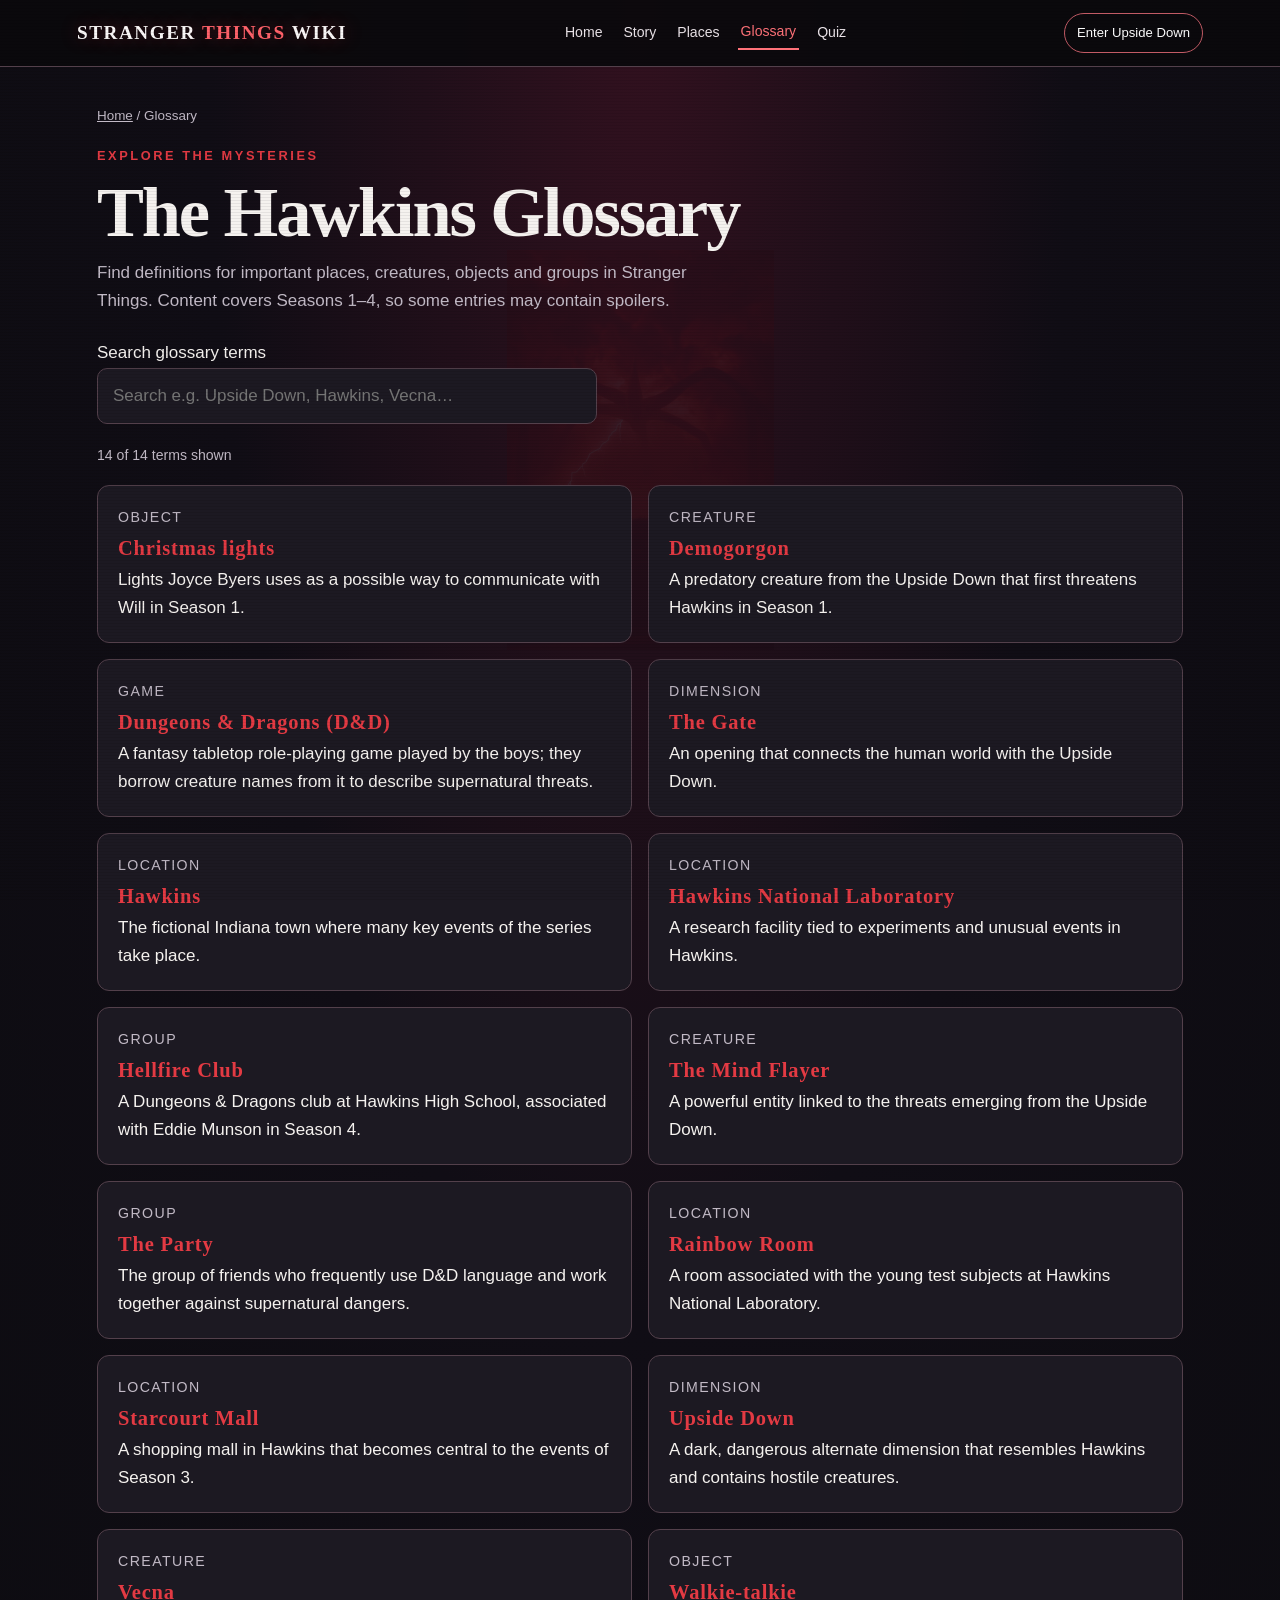
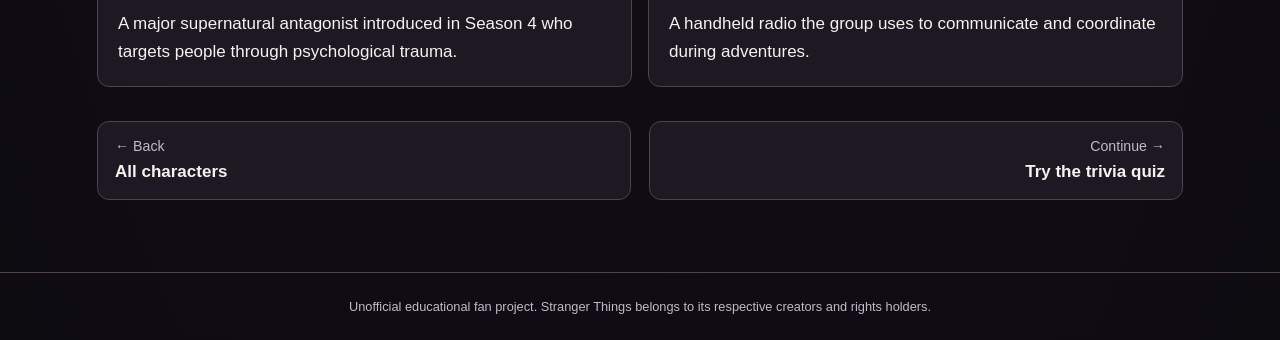
==== glossary.html @ 999a64d6 "Add Steve Joyce and glossary - Member 4" ====
<!DOCTYPE html>
<html lang="en"><head><meta charset="UTF-8"><meta name="viewport" content="width=device-width, initial-scale=1">
<meta name="description" content="A searchable glossary of key Stranger Things terms, creatures, locations and groups.">
<title>Glossary | Stranger Things Fan Wiki</title>
<link rel="stylesheet" href="css/style.css"><link rel="stylesheet" href="css/member4.css">
<script defer src="js/member4.js"></script>
</head><body class="m4-page">
<a class="m4-skip" href="#main-content">Skip to main content</a>
<header class="m4-header"><div class="m4-topbar">
  <a class="m4-brand" href="index.html">STRANGER <span>THINGS</span> WIKI</a>
  <nav class="m4-nav" aria-label="Main navigation">
    <a href="index.html">Home</a>
    <a href="story.html">Story</a>
    <a href="places.html">Places</a>
    <a href="glossary.html" aria-current="page">Glossary</a>
    <a href="quiz.html">Quiz</a>
  </nav>
  <button type="button" id="m4-theme-toggle" class="m4-theme" aria-pressed="false">Enter Upside Down</button>
</div></header>
<main id="main-content" class="m4-wrap">
  <nav class="m4-breadcrumb" aria-label="Breadcrumb"><a href="index.html">Home</a> / Glossary</nav>
  <p class="m4-eyebrow">Explore the mysteries</p>
  <h1 class="m4-title">The Hawkins Glossary</h1>
  <p class="m4-subtitle">Find definitions for important places, creatures, objects and groups in Stranger Things. Content covers Seasons 1–4, so some entries may contain spoilers.</p>
  <label for="m4-glossary-search">Search glossary terms</label><br>
  <input class="m4-filter" type="search" id="m4-glossary-search" placeholder="Search e.g. Upside Down, Hawkins, Vecna…" autocomplete="off" aria-describedby="m4-count">
  <p id="m4-count" role="status" aria-live="polite"></p>
  <div class="m4-glossary" id="m4-term-list"><article class="m4-term" data-glossary-term><small>Object</small><h2>Christmas lights</h2><p>Lights Joyce Byers uses as a possible way to communicate with Will in Season 1.</p></article>
<article class="m4-term" data-glossary-term><small>Creature</small><h2>Demogorgon</h2><p>A predatory creature from the Upside Down that first threatens Hawkins in Season 1.</p></article>
<article class="m4-term" data-glossary-term><small>Game</small><h2>Dungeons &amp; Dragons (D&amp;D)</h2><p>A fantasy tabletop role-playing game played by the boys; they borrow creature names from it to describe supernatural threats.</p></article>
<article class="m4-term" data-glossary-term><small>Dimension</small><h2>The Gate</h2><p>An opening that connects the human world with the Upside Down.</p></article>
<article class="m4-term" data-glossary-term><small>Location</small><h2>Hawkins</h2><p>The fictional Indiana town where many key events of the series take place.</p></article>
<article class="m4-term" data-glossary-term><small>Location</small><h2>Hawkins National Laboratory</h2><p>A research facility tied to experiments and unusual events in Hawkins.</p></article>
<article class="m4-term" data-glossary-term><small>Group</small><h2>Hellfire Club</h2><p>A Dungeons &amp; Dragons club at Hawkins High School, associated with Eddie Munson in Season 4.</p></article>
<article class="m4-term" data-glossary-term><small>Creature</small><h2>The Mind Flayer</h2><p>A powerful entity linked to the threats emerging from the Upside Down.</p></article>
<article class="m4-term" data-glossary-term><small>Group</small><h2>The Party</h2><p>The group of friends who frequently use D&amp;D language and work together against supernatural dangers.</p></article>
<article class="m4-term" data-glossary-term><small>Location</small><h2>Rainbow Room</h2><p>A room associated with the young test subjects at Hawkins National Laboratory.</p></article>
<article class="m4-term" data-glossary-term><small>Location</small><h2>Starcourt Mall</h2><p>A shopping mall in Hawkins that becomes central to the events of Season 3.</p></article>
<article class="m4-term" data-glossary-term><small>Dimension</small><h2>Upside Down</h2><p>A dark, dangerous alternate dimension that resembles Hawkins and contains hostile creatures.</p></article>
<article class="m4-term" data-glossary-term><small>Creature</small><h2>Vecna</h2><p>A major supernatural antagonist introduced in Season 4 who targets people through psychological trauma.</p></article>
<article class="m4-term" data-glossary-term><small>Object</small><h2>Walkie-talkie</h2><p>A handheld radio the group uses to communicate and coordinate during adventures.</p></article></div>
  <p id="m4-empty" hidden>No matching terms. Try a different keyword.</p>
  <nav class="m4-page-navigation" aria-label="Page navigation"><a class="m4-nav-card" href="index.html"><small>← Back</small>All characters</a><a class="m4-nav-card" href="quiz.html"><small>Continue →</small>Try the trivia quiz</a></nav>
</main>
<footer class="m4-footer">Unofficial educational fan project. Stranger Things belongs to its respective creators and rights holders.</footer>
</body></html>
---- css/style.css ----
:root {
    --bg: #09060a;
    --panel: #150d14;
    --ink: #f3e9e4;
    --muted: #a99a9f;
    --red: #ff2a3d;
    --glow: rgba(255, 42, 61, .55);
    --line: #3a1b22;
    --accent: #ff2a3d;
}

body.upside {
    --bg: #050b14;
    --panel: #0b1626;
    --ink: #dce9f7;
    --muted: #8aa0b8;
    --red: #4ea1ff;
    --glow: rgba(78, 161, 255, .5);
    --line: #17314f;
}

* {
    box-sizing: border-box;
}

html {
    scroll-behavior: smooth;
}

body {
    margin: 0;
    background: var(--bg);
    color: var(--ink);
    font: 17px/1.65 "Segoe UI", system-ui, sans-serif;
    transition: background .4s;
    position: relative;
}

body::before {
    content: "";
    position: fixed;
    background-image: url("../assets/characters/stranger-things-logo.png");
    background-repeat: no-repeat;
    background-position: center;
    background-size: contain;
    opacity: 0.08;
    width: 400px;
    height: 400px;
    top: 50%;
    left: 50%;
    transform: translate(-50%, -50%);
    pointer-events: none;
    z-index: -1;
}

a {
    color: var(--ink);
}

a:focus-visible,
button:focus-visible,
input:focus-visible,
summary:focus-visible {
    outline: 3px solid var(--red);
    outline-offset: 3px;
}

.wrap {
    max-width: 1040px;
    margin: 0 auto;
    padding: 0 20px;
}

h1,
h2,
h3,
.brand {
    font-family: "Bodoni MT", Didot, "Playfair Display", Georgia, serif;
    font-weight: 700;
    letter-spacing: .04em;
    line-height: 1.15;
}

.site-nav {
    position: sticky;
    top: 0;
    z-index: 5;
    background: rgba(9, 6, 10, .92);
    border-bottom: 1px solid var(--line);
    backdrop-filter: blur(6px);
}

body.upside .site-nav {
    background: rgba(5, 11, 20, .92);
}

.site-nav .wrap {
    display: flex;
    align-items: center;
    gap: 20px;
    padding-top: 12px;
    padding-bottom: 12px;
    flex-wrap: wrap;
}

.brand {
    color: var(--red);
    text-decoration: none;
    font-size: 1.25rem;
    text-shadow: 0 0 12px var(--glow);
}

.site-nav a.link {
    text-decoration: none;
    color: var(--muted);
}

.site-nav a.link:hover,
.site-nav a.link[aria-current] {
    color: var(--ink);
}

.spacer {
    flex: 1;
}

button {
    font: inherit;
    cursor: pointer;
}

.toggle {
    background: none;
    color: var(--ink);
    border: 1px solid var(--red);
    padding: 6px 14px;
    border-radius: 999px;
}

.toggle:hover {
    box-shadow: 0 0 14px var(--glow);
}

.hero {
    padding: 64px 0 28px;
    text-align: center;
}

.hero h1 {
    font-size: clamp(2.4rem, 8vw, 4.6rem);
    margin: 0 0 8px;
    color: var(--red);
    text-shadow: 0 0 18px var(--glow), 0 0 48px var(--glow);
    animation: flicker 5s infinite;
}

.hero p {
    max-width: 560px;
    margin: 0 auto;
    color: var(--muted);
}

@keyframes flicker {
    0%, 18%, 22%, 62%, 64%, 100% {
        opacity: 1;
    }

    20% {
        opacity: .35;
    }

    63% {
        opacity: .6;
    }
}

.bulbs {
    display: flex;
    justify-content: center;
    gap: 6px;
    flex-wrap: wrap;
    margin: 30px auto 0;
    max-width: 820px;
}

.bulb {
    width: 34px;
    text-align: center;
    font-family: Georgia, serif;
    font-weight: 700;
    color: #5b4a50;
    transition: color .15s, text-shadow .15s;
}

.bulb::before {
    content: "";
    display: block;
    width: 14px;
    height: 20px;
    margin: 0 auto 4px;
    border-radius: 50% 50% 45% 45%;
    background: currentColor;
}

.bulb.on {
    color: var(--c);
    text-shadow: 0 0 14px var(--c);
}

.bulb.gap {
    visibility: hidden;
    width: 14px;
}

.search {
    display: block;
    margin: 36px auto 10px;
    width: 100%;
    max-width: 420px;
    padding: 11px 16px;
    border-radius: 10px;
    border: 1px solid var(--line);
    background: var(--panel);
    color: var(--ink);
    font: inherit;
}

.count {
    text-align: center;
    color: var(--muted);
    margin: 0 0 26px;
}

.grid {
    display: grid;
    grid-template-columns: repeat(auto-fill, minmax(230px, 1fr));
    gap: 18px;
    padding: 0;
    margin: 0 0 60px;
    list-style: none;
}

.card {
    display: block;
    height: 100%;
    padding: 20px;
    background: var(--panel);
    border: 1px solid var(--line);
    border-top: 4px solid var(--accent);
    border-radius: 6px;
    text-decoration: none;
}

.card:hover {
    border-color: var(--accent);
}

.avatar {
    display: grid;
    place-items: center;
    width: 64px;
    height: 64px;
    border-radius: 50%;
    background: var(--accent);
    color: #120a0e;
    font: 700 1.35rem Georgia, serif;
    margin-bottom: 12px;
}

.card h2 {
    font-size: 1.25rem;
    margin: 0 0 4px;
}

.card .by {
    color: var(--muted);
    font-size: .9rem;
    margin: 0 0 8px;
}

.card .tag {
    margin: 0;
    font-size: .95rem;
}

.hidden {
    display: none;
}

.page-head {
    display: flex;
    gap: 22px;
    align-items: center;
    padding: 44px 0 18px;
    flex-wrap: wrap;
}

.page-head .avatar {
    width: 96px;
    height: 96px;
    font-size: 2rem;
    margin: 0;
    box-shadow: 0 0 26px var(--accent);
}

.page-head h1 {
    margin: 0;
    font-size: clamp(2rem, 6vw, 3.2rem);
}

.page-head p {
    margin: 4px 0 0;
    color: var(--muted);
    max-width: 520px;
}

.layout {
    display: grid;
    grid-template-columns: 1fr 300px;
    gap: 32px;
    align-items: start;
    padding-bottom: 30px;
}

.layout main {
    max-width: 62ch;
}

.layout h2 {
    font-size: 1.4rem;
    margin: 30px 0 8px;
    border-bottom: 1px solid var(--line);
    padding-bottom: 6px;
}

.layout h2:first-child {
    margin-top: 0;
}

.infobox {
    background: var(--panel);
    border: 1px solid var(--line);
    border-top: 4px solid var(--accent);
    border-radius: 6px;
    padding: 16px 18px;
}

.infobox h2 {
    margin: 0 0 10px;
    font-size: 1.1rem;
    border: 0;
}

.infobox dl {
    margin: 0;
}

.infobox dt {
    color: var(--muted);
    font-size: .85rem;
    margin-top: 10px;
}

.infobox dd {
    margin: 0;
}

details {
    background: var(--panel);
    border: 1px solid var(--line);
    border-radius: 6px;
    padding: 12px 16px;
    margin-top: 20px;
}

summary {
    cursor: pointer;
    font-weight: 600;
}

.pager {
    display: flex;
    justify-content: space-between;
    gap: 12px;
    margin: 30px 0 50px;
    flex-wrap: wrap;
}

.pager a {
    padding: 10px 16px;
    border: 1px solid var(--line);
    border-radius: 8px;
    text-decoration: none;
}

.pager a:hover {
    border-color: var(--accent);
}

footer {
    border-top: 1px solid var(--line);
    color: var(--muted);
    padding: 24px 0 40px;
    font-size: .9rem;
}

body::after {
    content: "";
    position: fixed;
    inset: 0;
    pointer-events: none;
    z-index: 50;
    opacity: .45;
    background: repeating-linear-gradient(
        0deg,
        rgba(0, 0, 0, .14) 0 1px,
        transparent 1px 3px
    );
}

.portrait {
    position: relative;
    display: grid;
    place-items: center;
    aspect-ratio: 3/4;
    overflow: hidden;
    border: 2px solid var(--accent);
    border-radius: 4px;
    background: linear-gradient(160deg, #241019, #0a0609);
}

.portrait .ini {
    font: 700 clamp(2.6rem, 9vw, 4rem) Georgia, serif;
    color: var(--accent);
    text-shadow: 0 0 24px var(--accent);
}

.portrait img {
    position: absolute;
    inset: 0;
    width: 100%;
    height: 100%;
    object-fit: cover;
}

.card {
    padding: 0;
    overflow: hidden;
    transition: transform .2s, box-shadow .2s;
}

.card:hover {
    transform: translateY(-4px);
    box-shadow: 0 0 26px var(--accent);
}

.card .portrait {
    aspect-ratio: 4/5;
    border: 0;
    border-radius: 0;
}

.card .info {
    padding: 16px 18px 20px;
}

.page-head .portrait {
    width: 150px;
    box-shadow: 0 0 26px var(--accent);
}

.btn {
    display: inline-block;
    padding: 12px 24px;
    border: 2px solid var(--red);
    border-radius: 4px;
    color: var(--ink);
    text-decoration: none;
    font-family: "Bodoni MT", Didot, Georgia, serif;
    font-weight: 700;
    letter-spacing: .06em;
    background: transparent;
    box-shadow: 0 0 14px var(--glow), inset 0 0 14px var(--glow);
    cursor: pointer;
    font-size: 1rem;
}

.btn:hover {
    background: var(--red);
    color: #fff;
}

.btn-row {
    display: flex;
    gap: 14px;
    justify-content: center;
    flex-wrap: wrap;
    margin: 26px 0;
}

.section-title {
    text-align: center;
    font-size: 1.6rem;
    margin: 10px 0 24px;
}

.timeline {
    border-left: 3px solid var(--red);
    padding-left: 22px;
    margin: 10px 0 30px;
    max-width: 70ch;
}

.timeline h2 {
    font-size: 1.3rem;
    margin: 26px 0 4px;
}

.timeline .when {
    color: var(--muted);
    margin: 0 0 6px;
}

.tiles {
    display: grid;
    grid-template-columns: repeat(auto-fill, minmax(280px, 1fr));
    gap: 18px;
    margin-bottom: 30px;
}

.tile {
    padding: 18px 20px;
    background: var(--panel);
    border: 1px solid var(--line);
    border-left: 4px solid var(--red);
    border-radius: 6px;
}

.tile h2 {
    font-size: 1.2rem;
    margin: 0 0 6px;
}

.tile p {
    margin: 0;
}

.quiz {
    max-width: 640px;
    margin: 0 auto 30px;
}

.quiz .q {
    font-size: 1.2rem;
    margin: 0 0 16px;
}

.quiz .opts {
    display: grid;
    gap: 10px;
}

.quiz .opts button {
    text-align: left;
    padding: 12px 16px;
    border: 1px solid var(--line);
    border-radius: 6px;
    background: var(--panel);
    color: var(--ink);
}

.quiz .opts button:hover:enabled {
    border-color: var(--red);
}

.quiz .opts .right {
    border-color: #5fd068;
    background: rgba(95, 208, 104, .15);
}

.quiz .opts .wrong {
    border-color: var(--red);
    background: rgba(255, 42, 61, .15);
}

.quiz .msg {
    min-height: 1.6em;
    color: var(--muted);
}

.quiz .progress {
    color: var(--muted);
    margin: 0 0 6px;
}

.skip {
    position: absolute;
    left: -999px;
    top: 8px;
}

.skip:focus {
    left: 10px;
    z-index: 100;
    background: var(--red);
    color: #fff;
    padding: 8px 14px;
    border-radius: 4px;
}

.sr-only {
    position: absolute;
    width: 1px;
    height: 1px;
    overflow: hidden;
    clip: rect(0 0 0 0);
    white-space: nowrap;
}

@media (max-width: 760px) {
    .layout {
        grid-template-columns: 1fr;
    }
}

@media (prefers-reduced-motion: reduce) {
    .hero h1 {
        animation: none;
    }

    html {
        scroll-behavior: auto;
    }
}
---- css/member4.css ----
/* Member 4 only: scoped styles, safe to include alongside css/style.css. */
:root { color-scheme: dark; }
body.m4-page {
  --m4-bg: #0d0c11; --m4-panel: #1c1922; --m4-card: #24202b;
  --m4-text: #f5f2ef; --m4-muted: #c2bac6; --m4-red: #e33a43;
  --m4-border: #53404b; --m4-glow: rgba(227,58,67,.24);
  margin: 0; background: radial-gradient(ellipse at top, #32111f 0, #100d15 48%, #0d0c11 100%);
  min-height: 100vh; color: var(--m4-text); font-family: Arial, Helvetica, sans-serif;
  line-height: 1.65;
}
body.m4-page.m4-upside-down {
  --m4-bg: #061514; --m4-panel: #102321; --m4-card: #16322d;
  --m4-text: #e6fff3; --m4-muted: #add2c4; --m4-red: #72dfb4;
  --m4-border: #46796c; --m4-glow: rgba(114,223,180,.2);
  background: radial-gradient(ellipse at top, #1d3b2c 0, #061513 55%, #040c0d 100%);
}
.m4-page *, .m4-page *::before, .m4-page *::after { box-sizing: border-box; }
.m4-page a { color: inherit; }
.m4-page :focus-visible { outline: 3px solid var(--m4-red); outline-offset: 3px; }
.m4-skip { position: absolute; left: 12px; top: -150px; background: white; color: black!important; padding: 10px; z-index: 999; }
.m4-skip:focus { top: 12px; }
.m4-header { background: rgba(10,9,13,.92); border-bottom: 1px solid var(--m4-border); position: relative; z-index: 2; }
.m4-topbar { max-width: 1170px; margin: 0 auto; padding: 13px 22px; display: flex; justify-content: space-between; align-items: center; gap: 22px; flex-wrap: wrap; }
.m4-brand { color: #faf7f7!important; text-decoration: none; font-family: Georgia, serif; font-weight: 800; font-size: 1.2rem; letter-spacing: .08em; text-shadow: 0 0 18px rgba(227,58,67,.4); }
.m4-brand span { color: #ff626a; }
.m4-nav { display: flex; flex-wrap: wrap; align-items: center; gap: 6px 15px; }
.m4-nav a { text-decoration: none; padding: 5px 3px; color: #ece5ea; font-size: .88rem; }
.m4-nav a[aria-current="page"] { color: #ff7279; border-bottom: 2px solid #ff7279; }
.m4-nav a:hover { color: #fff; text-decoration: underline; }
.m4-theme { border: 1px solid #c25b65; border-radius: 99px; padding: 8px 12px; background: transparent; color: #fff; cursor: pointer; font: inherit; font-size: .82rem; }
.m4-theme:hover { background: #682832; }
.m4-wrap { max-width: 1130px; margin: 0 auto; padding: 38px 22px 72px; }
.m4-breadcrumb { color: var(--m4-muted); font-size: .84rem; margin-bottom: 18px; }
.m4-breadcrumb a { color: var(--m4-muted); }
.m4-eyebrow { color: var(--m4-red); font-size: .8rem; font-weight: 800; text-transform: uppercase; letter-spacing: .2em; margin: 0 0 8px; }
.m4-title { margin: 0 0 8px; font-family: Georgia, serif; font-size: clamp(2.3rem, 6vw, 4.4rem); line-height: 1.1; letter-spacing: -.03em; }
.m4-subtitle { color: var(--m4-muted); margin: 0 0 24px; max-width: 65ch; }
.m4-hero { display: grid; grid-template-columns: minmax(210px, .85fr) minmax(0, 1.5fr); gap: clamp(22px,5vw,55px); align-items: start; }
.m4-photo { min-height: 360px; aspect-ratio: 4 / 5; border: 2px solid var(--m4-border); box-shadow: 0 18px 60px var(--m4-glow); border-radius: 16px; overflow: hidden; background: linear-gradient(145deg,#56282d,#15121d); position: relative; }
.m4-photo-fallback { display: grid; place-items: center; position: absolute; inset: 0; color: #f9e1e3; font-size: clamp(4rem, 10vw, 8rem); font-weight: 800; font-family: Georgia, serif; }
.m4-photo img { position: absolute; inset: 0; width: 100%; height: 100%; object-fit: cover; object-position: top; }
.m4-taglist { display: flex; flex-wrap: wrap; gap: 8px; margin: 0 0 24px; padding: 0; list-style: none; }
.m4-taglist li { border: 1px solid var(--m4-border); background: var(--m4-panel); padding: 5px 11px; border-radius: 999px; font-size: .79rem; }
.m4-lead { font-size: 1.08rem; line-height: 1.75; margin-top: 0; }
.m4-panel { border: 1px solid var(--m4-border); background: var(--m4-panel); border-radius: 14px; padding: 22px 24px; margin: 22px 0; }
.m4-panel h2, .m4-block h2 { color: var(--m4-text); font: bold 1.42rem Georgia, serif; margin: 0 0 13px; }
.m4-facts { display: grid; grid-template-columns: repeat(2, minmax(0, 1fr)); margin: 0; gap: 12px; }
.m4-facts div { border-bottom: 1px solid var(--m4-border); padding-bottom: 8px; }
.m4-facts dt { color: var(--m4-muted); font-size: .76rem; text-transform: uppercase; letter-spacing: .09em; }
.m4-facts dd { margin: 3px 0 0; font-weight: 650; }
.m4-grid { display: grid; grid-template-columns: 1fr 1fr; gap: 22px; margin-top: 22px; }
.m4-block { border: 1px solid var(--m4-border); background: var(--m4-panel); border-radius: 14px; padding: 22px 24px; }
.m4-block p { margin: 0 0 12px; }
.m4-block p:last-child { margin-bottom: 0; }
.m4-block ul { padding-left: 20px; margin: 0; }
.m4-block li + li { margin-top: 9px; }
.m4-spoiler { border-left: 4px solid var(--m4-red); background: var(--m4-card); padding: 16px 20px; border-radius: 0 12px 12px 0; margin: 28px 0; }
.m4-spoiler summary { cursor: pointer; font-weight: 800; }
.m4-spoiler p { margin-bottom: 0; }
.m4-page-navigation { display: flex; justify-content: space-between; gap: 18px; margin-top: 34px; }
.m4-nav-card { display: block; flex: 1; max-width: 50%; text-decoration: none; padding: 13px 17px; border: 1px solid var(--m4-border); border-radius: 12px; background: var(--m4-panel); font-weight: 700; }
.m4-nav-card:hover { border-color: var(--m4-red); box-shadow: 0 0 16px var(--m4-glow); }
.m4-nav-card small { display: block; color: var(--m4-muted); font-weight: 400; }
.m4-nav-card:last-child { text-align: right; }
.m4-footer { border-top: 1px solid var(--m4-border); padding: 23px 18px; color: var(--m4-muted); text-align: center; font-size: .8rem; }
.m4-filter { width: 100%; max-width: 500px; padding: 13px 15px; border: 1px solid var(--m4-border); border-radius: 10px; background: var(--m4-panel); color: var(--m4-text); font: inherit; margin: 0 0 20px; }
.m4-glossary { display: grid; grid-template-columns: repeat(2,minmax(0,1fr)); gap: 16px; }
.m4-term { border: 1px solid var(--m4-border); border-radius: 12px; background: var(--m4-panel); padding: 20px; }
.m4-term h2 { color: var(--m4-red); margin: 0 0 5px; font-family: Georgia, serif; font-size: 1.28rem; }
.m4-term p { margin: 0; color: var(--m4-text); }
.m4-term[hidden], #m4-empty[hidden] { display: none!important; }
.m4-term small { display: block; color: var(--m4-muted); margin: 0 0 8px; text-transform: uppercase; letter-spacing: .1em; }
#m4-count { color: var(--m4-muted); font-size: .88rem; margin: 0 0 18px; }
#m4-empty { color: var(--m4-muted); }
@media(max-width: 740px) { .m4-hero, .m4-grid, .m4-glossary { grid-template-columns: 1fr; } .m4-photo { min-height: 280px; max-width: 420px; } .m4-page-navigation { flex-wrap: wrap; } .m4-nav-card { max-width: initial; } .m4-facts { gap: 10px; } .m4-topbar { align-items: start; } }
@media(max-width: 400px) { .m4-facts { grid-template-columns: 1fr; } .m4-nav { gap: 4px 9px; } .m4-topbar { padding-inline: 13px; } .m4-wrap { padding-inline: 13px; } }
@media(prefers-reduced-motion: reduce) { .m4-page * { scroll-behavior: auto!important; transition: none!important; animation: none!important; } }
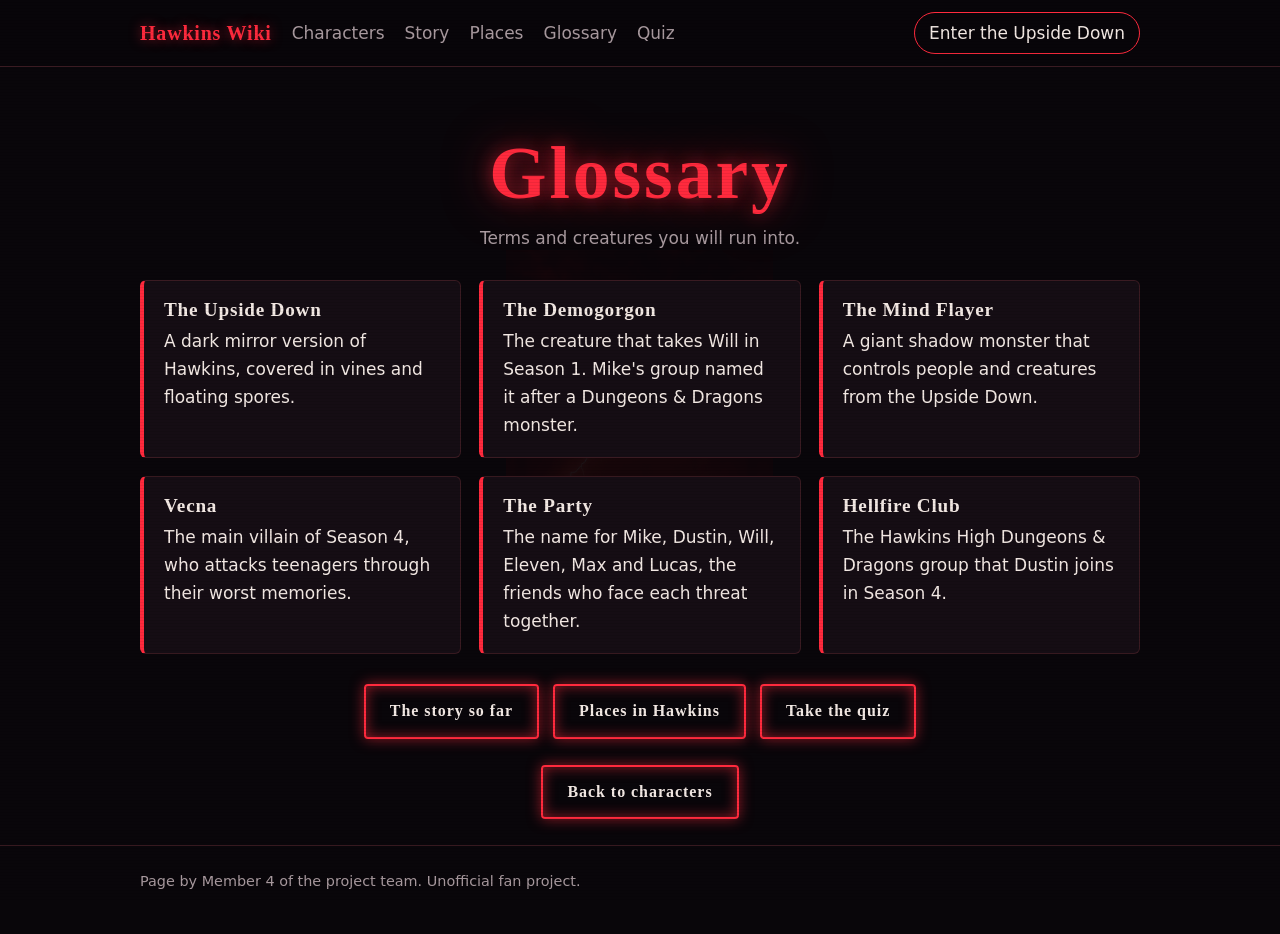
==== commit 61a1d695: "Use shared CSS and JavaScript for Member 4 pages" ====
--- a/glossary.html
+++ b/glossary.html
@@ -1,46 +1,80 @@
 <!DOCTYPE html>
-<html lang="en"><head><meta charset="UTF-8"><meta name="viewport" content="width=device-width, initial-scale=1">
-<meta name="description" content="A searchable glossary of key Stranger Things terms, creatures, locations and groups.">
-<title>Glossary | Stranger Things Fan Wiki</title>
-<link rel="stylesheet" href="css/style.css"><link rel="stylesheet" href="css/member4.css">
-<script defer src="js/member4.js"></script>
-</head><body class="m4-page">
-<a class="m4-skip" href="#main-content">Skip to main content</a>
-<header class="m4-header"><div class="m4-topbar">
-  <a class="m4-brand" href="index.html">STRANGER <span>THINGS</span> WIKI</a>
-  <nav class="m4-nav" aria-label="Main navigation">
-    <a href="index.html">Home</a>
-    <a href="story.html">Story</a>
-    <a href="places.html">Places</a>
-    <a href="glossary.html" aria-current="page">Glossary</a>
-    <a href="quiz.html">Quiz</a>
-  </nav>
-  <button type="button" id="m4-theme-toggle" class="m4-theme" aria-pressed="false">Enter Upside Down</button>
-</div></header>
-<main id="main-content" class="m4-wrap">
-  <nav class="m4-breadcrumb" aria-label="Breadcrumb"><a href="index.html">Home</a> / Glossary</nav>
-  <p class="m4-eyebrow">Explore the mysteries</p>
-  <h1 class="m4-title">The Hawkins Glossary</h1>
-  <p class="m4-subtitle">Find definitions for important places, creatures, objects and groups in Stranger Things. Content covers Seasons 1–4, so some entries may contain spoilers.</p>
-  <label for="m4-glossary-search">Search glossary terms</label><br>
-  <input class="m4-filter" type="search" id="m4-glossary-search" placeholder="Search e.g. Upside Down, Hawkins, Vecna…" autocomplete="off" aria-describedby="m4-count">
-  <p id="m4-count" role="status" aria-live="polite"></p>
-  <div class="m4-glossary" id="m4-term-list"><article class="m4-term" data-glossary-term><small>Object</small><h2>Christmas lights</h2><p>Lights Joyce Byers uses as a possible way to communicate with Will in Season 1.</p></article>
-<article class="m4-term" data-glossary-term><small>Creature</small><h2>Demogorgon</h2><p>A predatory creature from the Upside Down that first threatens Hawkins in Season 1.</p></article>
-<article class="m4-term" data-glossary-term><small>Game</small><h2>Dungeons &amp; Dragons (D&amp;D)</h2><p>A fantasy tabletop role-playing game played by the boys; they borrow creature names from it to describe supernatural threats.</p></article>
-<article class="m4-term" data-glossary-term><small>Dimension</small><h2>The Gate</h2><p>An opening that connects the human world with the Upside Down.</p></article>
-<article class="m4-term" data-glossary-term><small>Location</small><h2>Hawkins</h2><p>The fictional Indiana town where many key events of the series take place.</p></article>
-<article class="m4-term" data-glossary-term><small>Location</small><h2>Hawkins National Laboratory</h2><p>A research facility tied to experiments and unusual events in Hawkins.</p></article>
-<article class="m4-term" data-glossary-term><small>Group</small><h2>Hellfire Club</h2><p>A Dungeons &amp; Dragons club at Hawkins High School, associated with Eddie Munson in Season 4.</p></article>
-<article class="m4-term" data-glossary-term><small>Creature</small><h2>The Mind Flayer</h2><p>A powerful entity linked to the threats emerging from the Upside Down.</p></article>
-<article class="m4-term" data-glossary-term><small>Group</small><h2>The Party</h2><p>The group of friends who frequently use D&amp;D language and work together against supernatural dangers.</p></article>
-<article class="m4-term" data-glossary-term><small>Location</small><h2>Rainbow Room</h2><p>A room associated with the young test subjects at Hawkins National Laboratory.</p></article>
-<article class="m4-term" data-glossary-term><small>Location</small><h2>Starcourt Mall</h2><p>A shopping mall in Hawkins that becomes central to the events of Season 3.</p></article>
-<article class="m4-term" data-glossary-term><small>Dimension</small><h2>Upside Down</h2><p>A dark, dangerous alternate dimension that resembles Hawkins and contains hostile creatures.</p></article>
-<article class="m4-term" data-glossary-term><small>Creature</small><h2>Vecna</h2><p>A major supernatural antagonist introduced in Season 4 who targets people through psychological trauma.</p></article>
-<article class="m4-term" data-glossary-term><small>Object</small><h2>Walkie-talkie</h2><p>A handheld radio the group uses to communicate and coordinate during adventures.</p></article></div>
-  <p id="m4-empty" hidden>No matching terms. Try a different keyword.</p>
-  <nav class="m4-page-navigation" aria-label="Page navigation"><a class="m4-nav-card" href="index.html"><small>← Back</small>All characters</a><a class="m4-nav-card" href="quiz.html"><small>Continue →</small>Try the trivia quiz</a></nav>
-</main>
-<footer class="m4-footer">Unofficial educational fan project. Stranger Things belongs to its respective creators and rights holders.</footer>
-</body></html>+<html lang="en">
+
+	<head>
+		<meta charset="UTF-8">
+		<meta name="viewport" content="width=device-width, initial-scale=1">
+		<title>Glossary | Stranger Things fan wiki</title>
+		<meta name="description" content="An unofficial fan wiki for Stranger Things: character profiles, story, places, glossary and a trivia quiz.">
+		<link rel="icon" href="data:image/svg+xml,%3Csvg xmlns=%22http://www.w3.org/2000/svg%22 viewBox=%220 0 32 32%22%3E%3Ccircle cx=%2216%22 cy=%2216%22 r=%2212%22 fill=%22%23ff2a3d%22/%3E%3C/svg%3E">
+		<link rel="stylesheet" href="css/style.css">
+	</head>
+
+	<body>
+		<a class="skip" href="#main">Skip to content</a>
+
+		<nav class="site-nav">
+			<div class="wrap">
+				<a class="brand" href="index.html">Hawkins Wiki</a>
+				<a class="link" href="index.html">Characters</a>
+				<a class="link" href="story.html">Story</a>
+				<a class="link" href="places.html">Places</a>
+				<a class="link" href="glossary.html">Glossary</a>
+				<a class="link" href="quiz.html">Quiz</a>
+				<span class="spacer"></span>
+				<button class="toggle" id="upsideToggle" type="button" aria-pressed="false">Enter the Upside Down</button>
+			</div>
+		</nav>
+
+		<header class="hero wrap">
+			<h1>Glossary</h1>
+			<p>Terms and creatures you will run into.</p>
+		</header>
+
+		<main class="wrap" id="main">
+
+			<div class="tiles">
+				<section class="tile">
+					<h2>The Upside Down</h2>
+					<p>A dark mirror version of Hawkins, covered in vines and floating spores.</p>
+				</section>
+				<section class="tile">
+					<h2>The Demogorgon</h2>
+					<p>The creature that takes Will in Season 1. Mike's group named it after a Dungeons & Dragons monster.</p>
+				</section>
+				<section class="tile">
+					<h2>The Mind Flayer</h2>
+					<p>A giant shadow monster that controls people and creatures from the Upside Down.</p>
+				</section>
+				<section class="tile">
+					<h2>Vecna</h2>
+					<p>The main villain of Season 4, who attacks teenagers through their worst memories.</p>
+				</section>
+				<section class="tile">
+					<h2>The Party</h2>
+					<p>The name for Mike, Dustin, Will, Eleven, Max and Lucas, the friends who face each threat together.</p>
+				</section>
+				<section class="tile">
+					<h2>Hellfire Club</h2>
+					<p>The Hawkins High Dungeons & Dragons group that Dustin joins in Season 4.</p>
+				</section>
+			</div>
+
+			<div class="btn-row">
+				<a class="btn" href="story.html">The story so far</a>
+				<a class="btn" href="places.html">Places in Hawkins</a>
+				<a class="btn" href="quiz.html">Take the quiz</a>
+			</div>
+
+			<div class="btn-row">
+				<a class="btn" href="index.html">Back to characters</a>
+			</div>
+		</main>
+
+		<footer>
+			<div class="wrap">Page by Member 4 of the project team. Unofficial fan project.</div>
+		</footer>
+		<script src="js/main.js"></script>
+
+	</body>
+</html>
